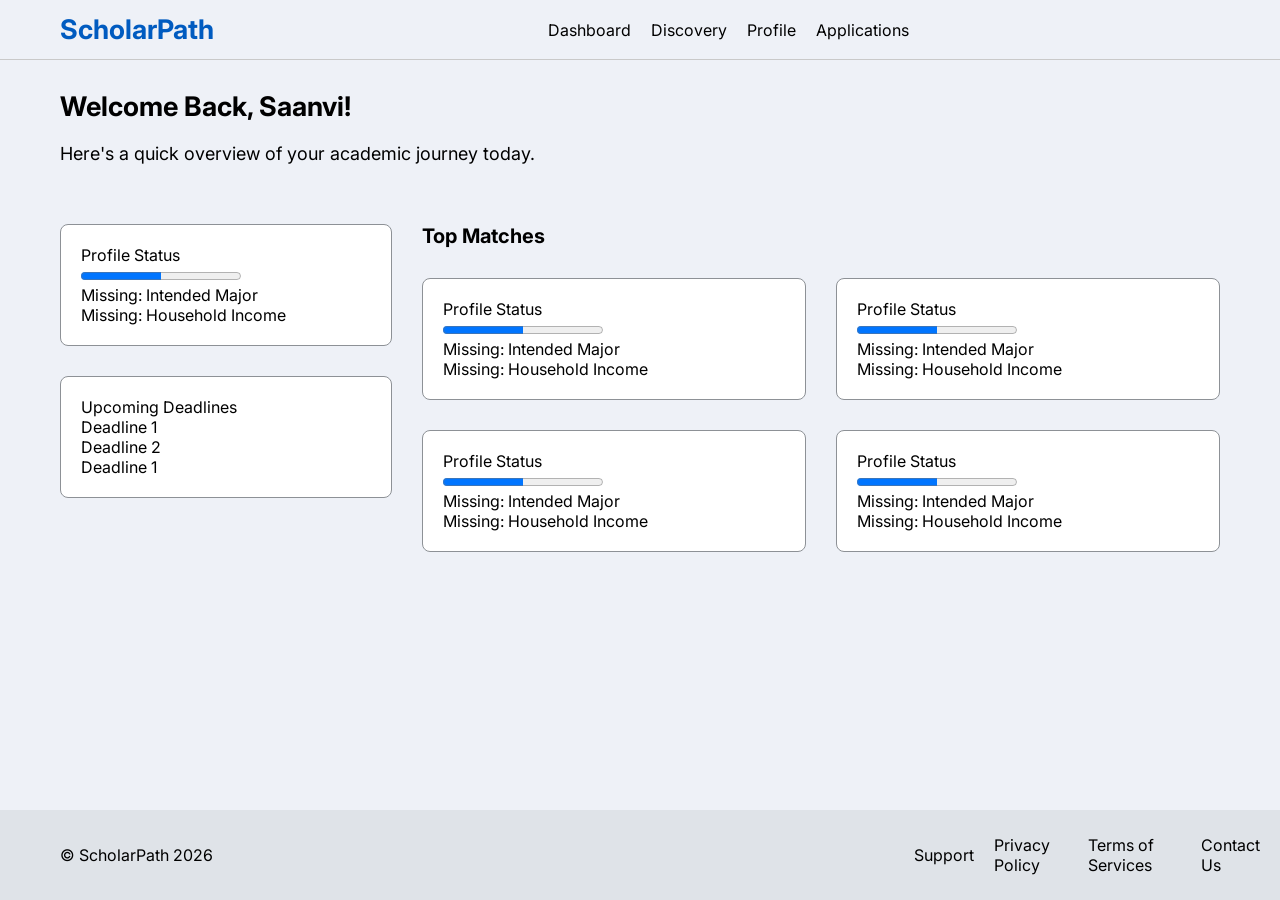
==== dashboard.html @ 2eabfe02 "hi" ====
<!doctype html>
<html lang="en">

<head>
  <meta charset="UTF-8" />
  <meta name="viewport" content="width=device-width, initial-scale=1.0" />
  <title>ScholarPath</title>
  <link rel="stylesheet" href="dashboard.css" />
</head>

<body>








  <header>
    <span class="logo">ScholarPath</span>
    <ul>
      <li>Dashboard</li>
      <li>Discovery</li>
      <li>Profile</li>
      <li>Applications</li>
    </ul>
  </header>




  <div class="container">


    

    <div class="FirstLine">Welcome Back, Saanvi!</div>
    <div class="SecondLine">Here's a quick overview of your academic journey today.</div>

    <div class="RowContainer">
      <div class="Sidebar">

        <div class="ProfileStatus">
          <div class="ProfileStatusHeader">Profile Status</div>
          <progress class="ProgressBar" value = 50 max = 100>50%</progress>
          <div class="Missing">Missing: Intended Major</div>
          <div class="Missing">Missing: Household Income</div>
        </div>

        <div class="UpcomingDeadlines">
          <div>Upcoming Deadlines</div>
          <div class="Deadline">Deadline 1</div>
          <div class="Deadline">Deadline 2</div>
          <div class="Deadline">Deadline 1</div>
        </div>

      </div>







      <div class="Main">
        <h2 class = "TopMatches">Top Matches</h2>
        

        <span class = "top">

          <div class = "left1">
            <div class="ProfileStatus">
              <div class="ProfileStatusHeader">Profile Status</div>
              <progress class="ProgressBar" value = 50 max = 100>50%</progress>
              <div class="Missing">Missing: Intended Major</div>
              <div class="Missing">Missing: Household Income</div>
            </div>
          </div>


          <div class = "right1">
            <div class="ProfileStatus">
              <div class="ProfileStatusHeader">Profile Status</div>
              <progress class="ProgressBar" value = 50 max = 100>50%</progress>
              <div class="Missing">Missing: Intended Major</div>
              <div class="Missing">Missing: Household Income</div>
            </div>
          </div>

        </span>





        <span class = "bottom">

          <div class = "left2">
            <div class="ProfileStatus">
              <div class="ProfileStatusHeader">Profile Status</div>
              <progress class="ProgressBar" value = 50 max = 100>50%</progress>
              <div class="Missing">Missing: Intended Major</div>
              <div class="Missing">Missing: Household Income</div>
            </div>
          </div>


          <div class = "right2">
            <div class="ProfileStatus">
              <div class="ProfileStatusHeader">Profile Status</div>
              <progress class="ProgressBar" value = 50 max = 100>50%</progress>
              <div class="Missing">Missing: Intended Major</div>
              <div class="Missing">Missing: Household Income</div>
            </div>
          </div>

        </div>
      





      </div>

    </div>
  </div>







  <footer>
    <div class="left">&copy; ScholarPath 2026</div>
    <div class="right">
      <ul>
        <li>Support</li>
        <li>Privacy Policy</li>
        <li>Terms of Services</li>
        <li>Contact Us</li>
      </ul>
    </div>
  </footer>





</body>

</html>
---- dashboard.css ----
@import url("https://fonts.googleapis.com/css2?family=Inter:ital,opsz,wght@0,14..32,100..900;1,14..32,100..900&display=swap");

:root {
  --blue: #005bc0;
  --second: #eef1f7;
  --footer: #dfe3e8;
}

html,
body {
  height: 100%;
  width: 100%;
  background-color: #eef1f7;
}

* {
  margin: 0;
  padding: 0;
  box-sizing: border-box;
  font-family: "Inter", sans-serif;
}

header {
  height: 60px;
  width: 100%;
  border-bottom: 1px solid rgb(201, 201, 201);
  display: flex;
  padding: 0 0 0 60px;
  flex-direction: row;
  justify-content: space-between;
  align-items: center;
}

.logo {
  width: 40%;
  color: var(--blue);
  font-size: 27px;
  font-weight: bold;
}

ul {
  list-style-type: none;
  display: flex;
  flex-direction: row;
  align-items: center;
  height: 100%;
  width: 60%;
}

li {
  margin-right: 20px;
  cursor: pointer;
}

footer {
  background-color: var(--footer);
  height: 90px;
  width: 100%;
  position: absolute;
  bottom: 0;
  display: flex;
  flex-direction: row;
  align-items: center;
  padding: 0 0 0 60px;
}

.left {
  width: 50%;
}

.right {
  width: 50%;
  margin-left: auto;
  display: flex;
  justify-content: end;
}

.FirstLine{
  font-size:27px;
  font-weight:bold;
  margin-left: 60px;
  margin-bottom:20px;
  margin-top: 30px;
}

.SecondLine{
  font-size:18px;
  margin-left:60px;
}

.container{
  width:100%;
}

.RowContainer{
  height: 100px;
  width:100%;
  display:flex;
}

.Sidebar{
  padding: 60px 30px 30px 60px;
  width: 33%;
  height: 100%;
  position:relative;
}

.Main{
  width:67%;
  height: 100%;
  padding: 60px 60px 60px 0;
}

.ProfileStatus{
  width: 100%;
  padding: 20px;
  border-radius: 8px;
  border: 1px solid #8D9196;
  margin-bottom: 30px;
  background-color:  #FFFFFF;
}

.UpcomingDeadlines{
  width: 100%;
  padding: 20px;
  border-radius: 8px;
  border: 1px solid #8D9196;
  /* margin: 60px 30px 60px 60px; */
  background-color: #FFFFFF;
}

.TopMatches{
  font-size: 20px;
  margin: 0 0 30px 0;
}

.top{
  display:flex;
}

.left1{
    margin: 0 30px 0 0;
    width: 100%;
}

.left2{
  margin: 0 30px 0 0;
    width: 100%;
}

.right1{
  width:100%;
}

.right2{
    width: 100%;
}

.bottom{
  display: flex;
}
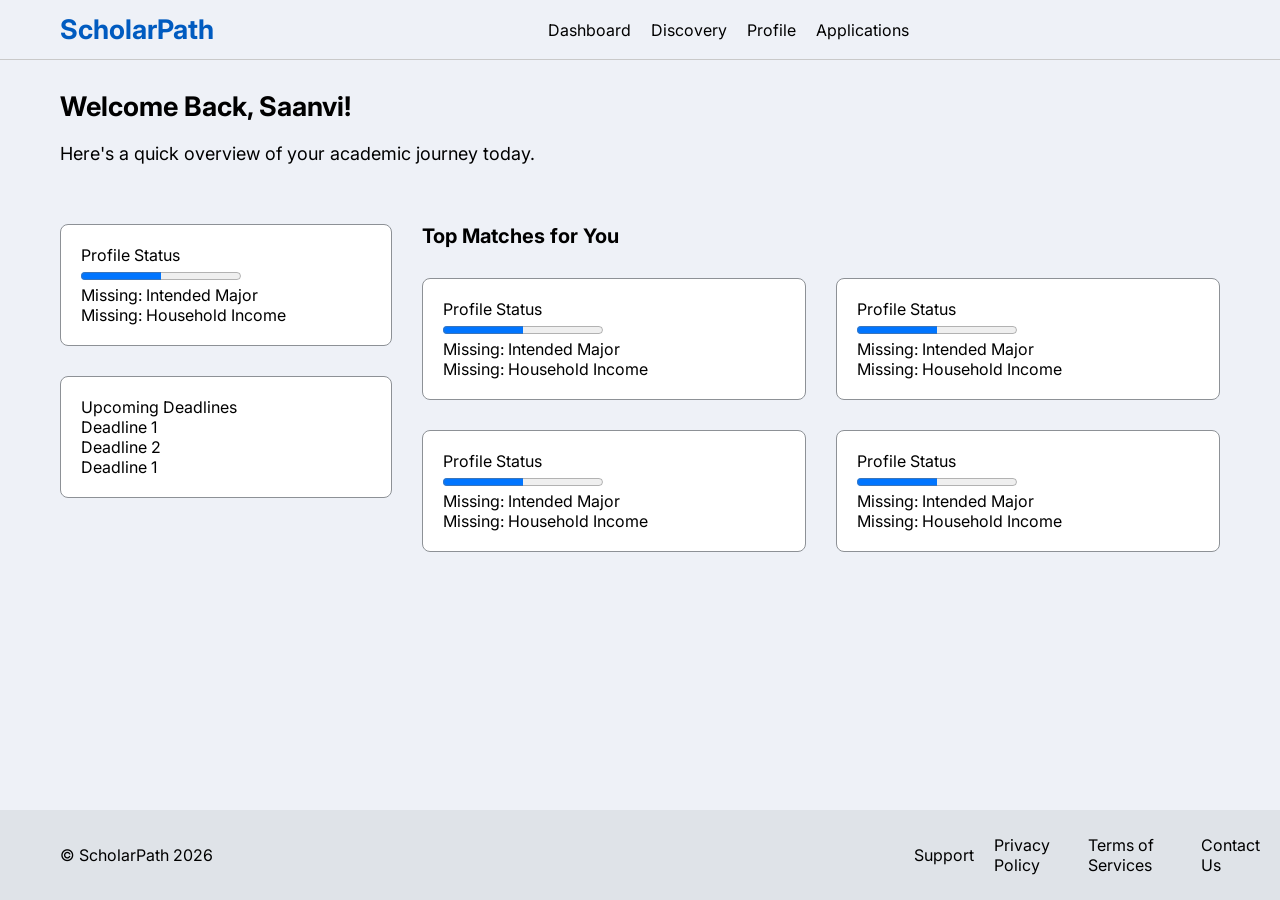
==== commit 5194ae68: "kaju katli" ====
--- a/dashboard.html
+++ b/dashboard.html
@@ -5,7 +5,7 @@
   <meta charset="UTF-8" />
   <meta name="viewport" content="width=device-width, initial-scale=1.0" />
   <title>ScholarPath</title>
-  <link rel="stylesheet" href="dashboard.css" />
+  <link rel="stylesheet" href="style.css" />
 </head>
 
 <body>
@@ -64,7 +64,7 @@
 
 
       <div class="Main">
-        <h2 class = "TopMatches">Top Matches</h2>
+        <h2 class = "TopMatches">Top Matches for You</h2>
         
 
         <span class = "top">
--- a/style.css
+++ b/style.css
@@ -0,0 +1,286 @@
+@import url("https://fonts.googleapis.com/css2?family=Inter:ital,opsz,wght@0,14..32,100..900;1,14..32,100..900&display=swap");
+
+
+* {
+  margin: 0;
+  padding: 0;
+  box-sizing: border-box;
+  font-family: "Inter", sans-serif;
+}
+
+
+:root {
+  --blue: #005bc0;
+  --second: #eef1f7;
+  --footer: #dfe3e8;
+}
+
+html,
+body {
+  height: 100%;
+  width: 100%;
+  background-color: #eef1f7;
+}
+
+header {
+  height: 60px;
+  width: 100%;
+  border-bottom: 1px solid rgb(201, 201, 201);
+  display: flex;
+  padding: 0 0 0 60px;
+  flex-direction: row;
+  justify-content: space-between;
+  align-items: center;
+}
+
+.logo {
+  width: 40%;
+  color: var(--blue);
+  font-size: 27px;
+  font-weight: bold;
+}
+
+ul {
+  list-style-type: none;
+  display: flex;
+  flex-direction: row;
+  align-items: center;
+  height: 100%;
+  width: 60%;
+}
+
+li {
+  margin-right: 20px;
+  cursor: pointer;
+}
+
+footer {
+  background-color: var(--footer);
+  height: 90px;
+  width: 100%;
+  position: absolute;
+  bottom: 0;
+  display: flex;
+  flex-direction: row;
+  align-items: center;
+  padding: 0 0 0 60px;
+}
+
+.left {
+  width: 50%;
+}
+
+.right {
+  width: 50%;
+  margin-left: auto;
+  display: flex;
+  justify-content: end;
+}
+
+
+
+/* DASHBOARDDDDDDDDDDDDDDDDDDDDDDDDDDDDDDDDD */
+
+.FirstLine{
+  font-size:27px;
+  font-weight:bold;
+  margin-left: 60px;
+  margin-bottom:20px;
+  margin-top: 30px;
+}
+
+.SecondLine{
+  font-size:18px;
+  margin-left:60px;
+}
+
+.container{
+  width:100%;
+}
+
+.RowContainer{
+  height: 100px;
+  width:100%;
+  display:flex;
+}
+
+.Sidebar{
+  padding: 60px 30px 30px 60px;
+  width: 33%;
+  height: 100%;
+  position:relative;
+}
+
+.Main{
+  width:67%;
+  height: 100%;
+  padding: 60px 60px 60px 0;
+}
+
+.ProfileStatus{
+  width: 100%;
+  padding: 20px;
+  border-radius: 8px;
+  border: 1px solid #8D9196;
+  margin-bottom: 30px;
+  background-color:  #FFFFFF;
+}
+
+.UpcomingDeadlines{
+  width: 100%;
+  padding: 20px;
+  border-radius: 8px;
+  border: 1px solid #8D9196;
+  /* margin: 60px 30px 60px 60px; */
+  background-color: #FFFFFF;
+}
+
+.TopMatches{
+  font-size: 20px;
+  margin: 0 0 30px 0;
+}
+
+.top{
+  display:flex;
+}
+
+.left1{
+    margin: 0 30px 0 0;
+    width: 100%;
+}
+
+.left2{
+  margin: 0 30px 0 0;
+    width: 100%;
+}
+
+.right1{
+  width:100%;
+}
+
+.right2{
+    width: 100%;
+}
+
+.bottom{
+  display: flex;
+}
+
+
+
+
+
+/* DISCOVERYYYYYYYYYYYYYYYYYYYYYYYYYYYYYYYYYYYYYYYYYYYYYYYYY */
+
+.discoverySidebar{
+  padding: 60px 30px 30px 60px;
+  width: 25%;
+  height: 100%;
+  position:relative;
+  background-color: green;
+}
+
+.discoveryMain{
+  padding: 60px 30px 30px 60px;
+  width: 75%;
+  height: 100%;
+  background-color: blue;
+}
+
+.refineyoursearchbuttons{
+  display:flex;
+  align-items: center;
+  justify-content: center;
+  flex-direction: column;
+}
+
+.searchfilters{
+  display:flex;
+  align-items: center;
+  justify-content: center;
+  flex-direction: column;
+}
+
+.discoveryFilters{
+  font-size: 20px;
+  color: #005BC0;
+}
+
+.titlereccomendedscholarships{
+  font-size:27px;
+  font-weight:bold;
+  margin-bottom:20px;
+}
+
+.discoverysummerCamps{
+  width:200px;
+  height:35px;
+  font-size:15px;
+  color:#73777D;
+  border: none;
+  border-radius:3px;
+  background:none;
+  margin-top:10px;
+  align-items: left;
+  justify-content: left;
+}
+
+.discoveryresearch{
+  width:200px;
+  height:35px;
+  font-size:15px;
+  color:#73777D;
+  border: none;
+  border-radius:3px;
+  background:none;
+}
+
+.discoveryinternships{
+  width:200px;
+  height:35px;
+  font-size:15px;
+  color:#73777D;
+  border: none;
+  border-radius:3px;
+  background:none;
+}
+
+.discoveryscholarships{
+  width:200px;
+  height:35px;
+  font-size:15px;
+  color:#73777D;
+  border: none;
+  border-radius:3px;
+  background:none;
+}
+
+.discoveryvolunteering{
+  width:200px;
+  height:35px;
+  font-size:15px;
+  color:#73777D;
+  border: none;
+  border-radius:3px;
+  background:none;
+  margin-bottom:10px;
+}
+
+.discoverysummerCamps:hover, .discoveryresearch:hover, .discoveryinternships:hover,.discoveryscholarships:hover, .discoveryvolunteering:hover{
+  border: 2px solid #73777D;
+}
+
+.discoverysummerCamps, .discoveryresearch, .discoveryinternships,.discoveryscholarships, .discoveryvolunteering{
+    display:flex;
+  align-items: left;
+  justify-content: left;
+}
+
+.discoveryApplyFilters{
+  position: absolute;
+  bottom: 0;
+  display: flex;
+  flex-direction: column;
+  align-items: center;
+  justify-content: end;
+}
